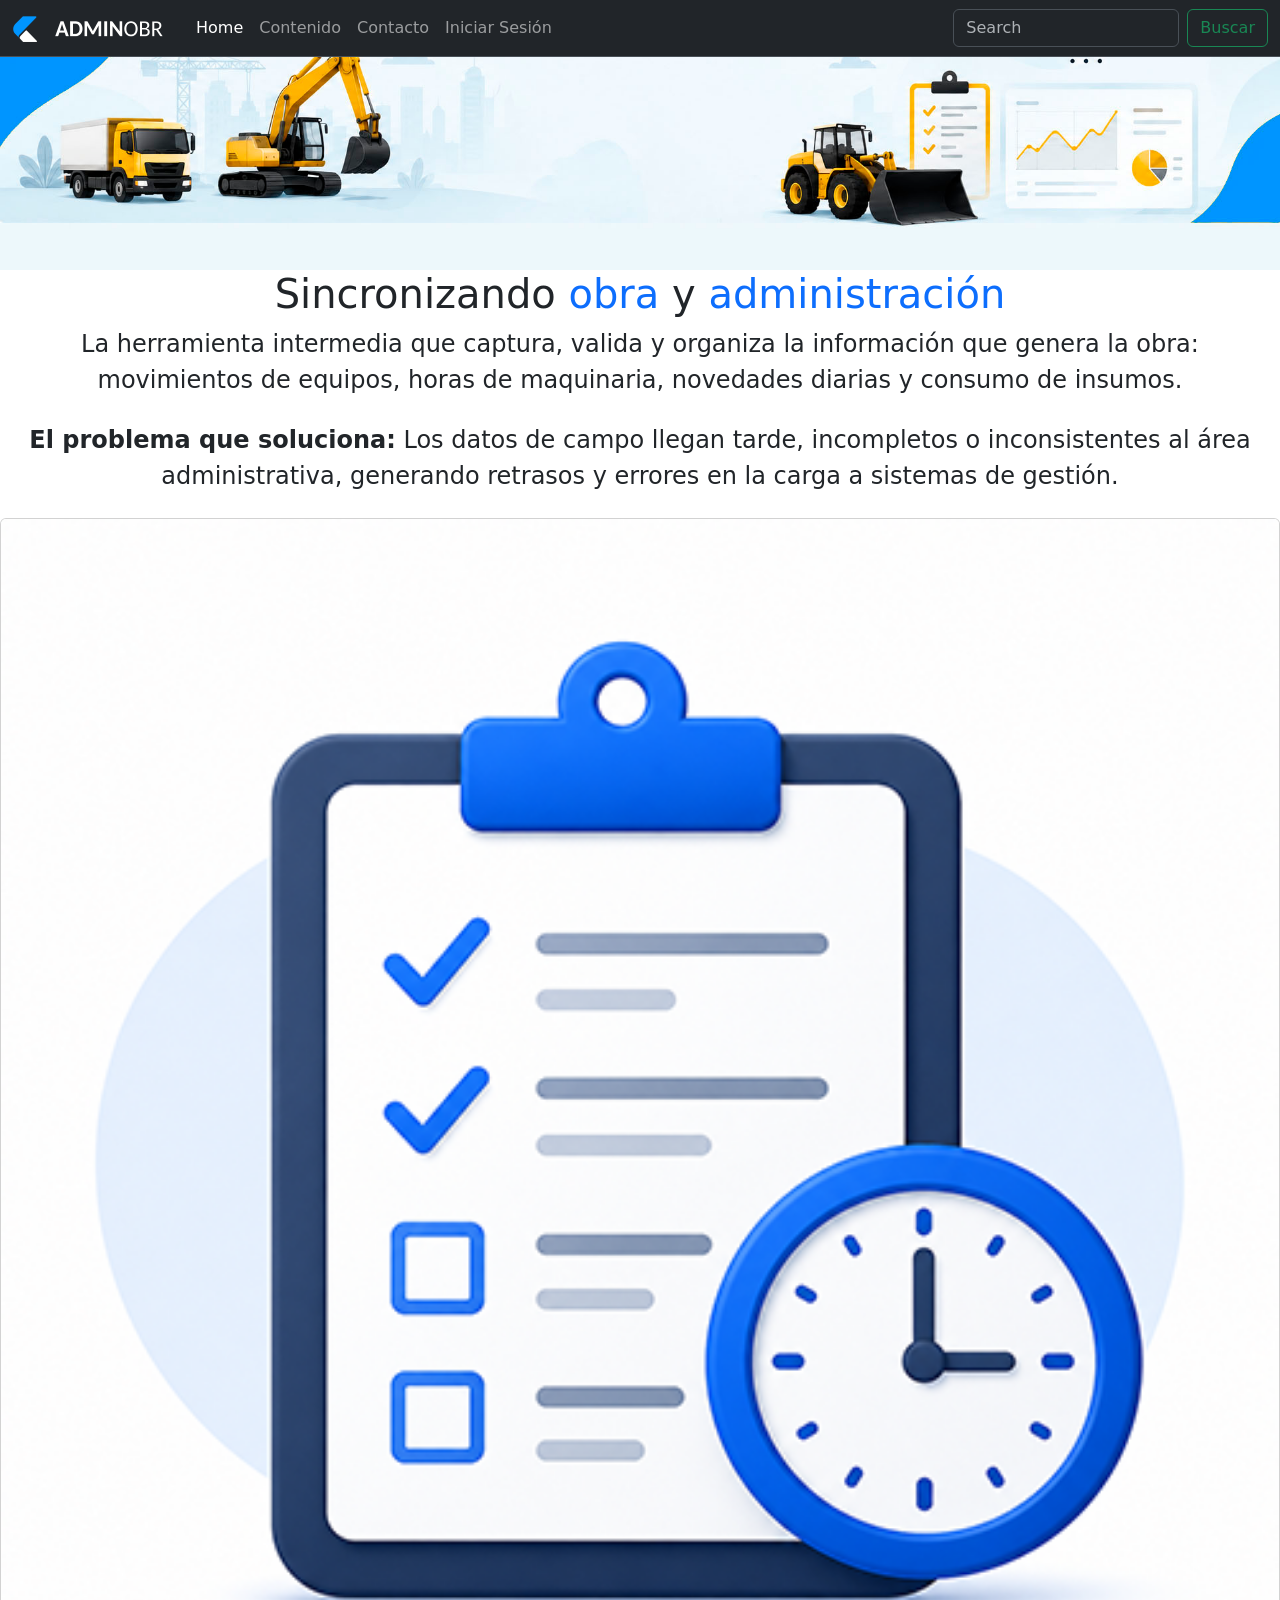
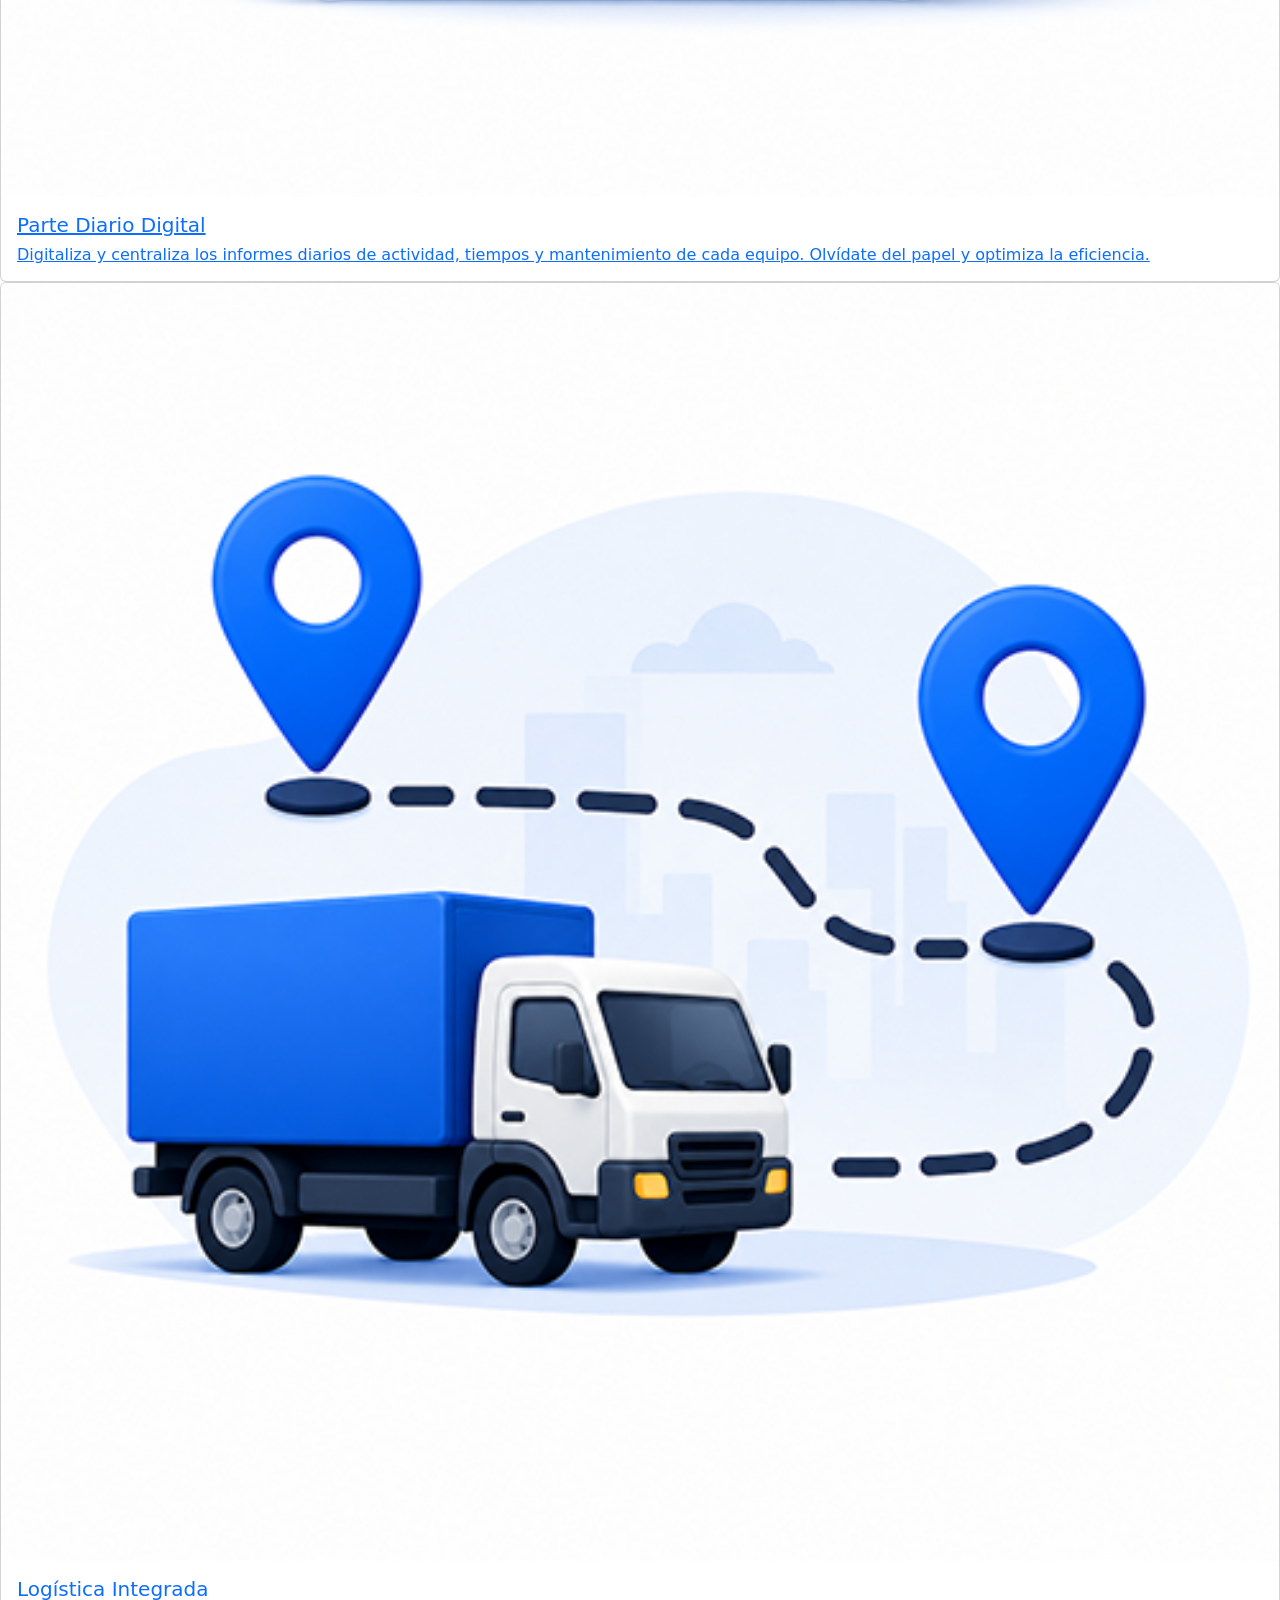
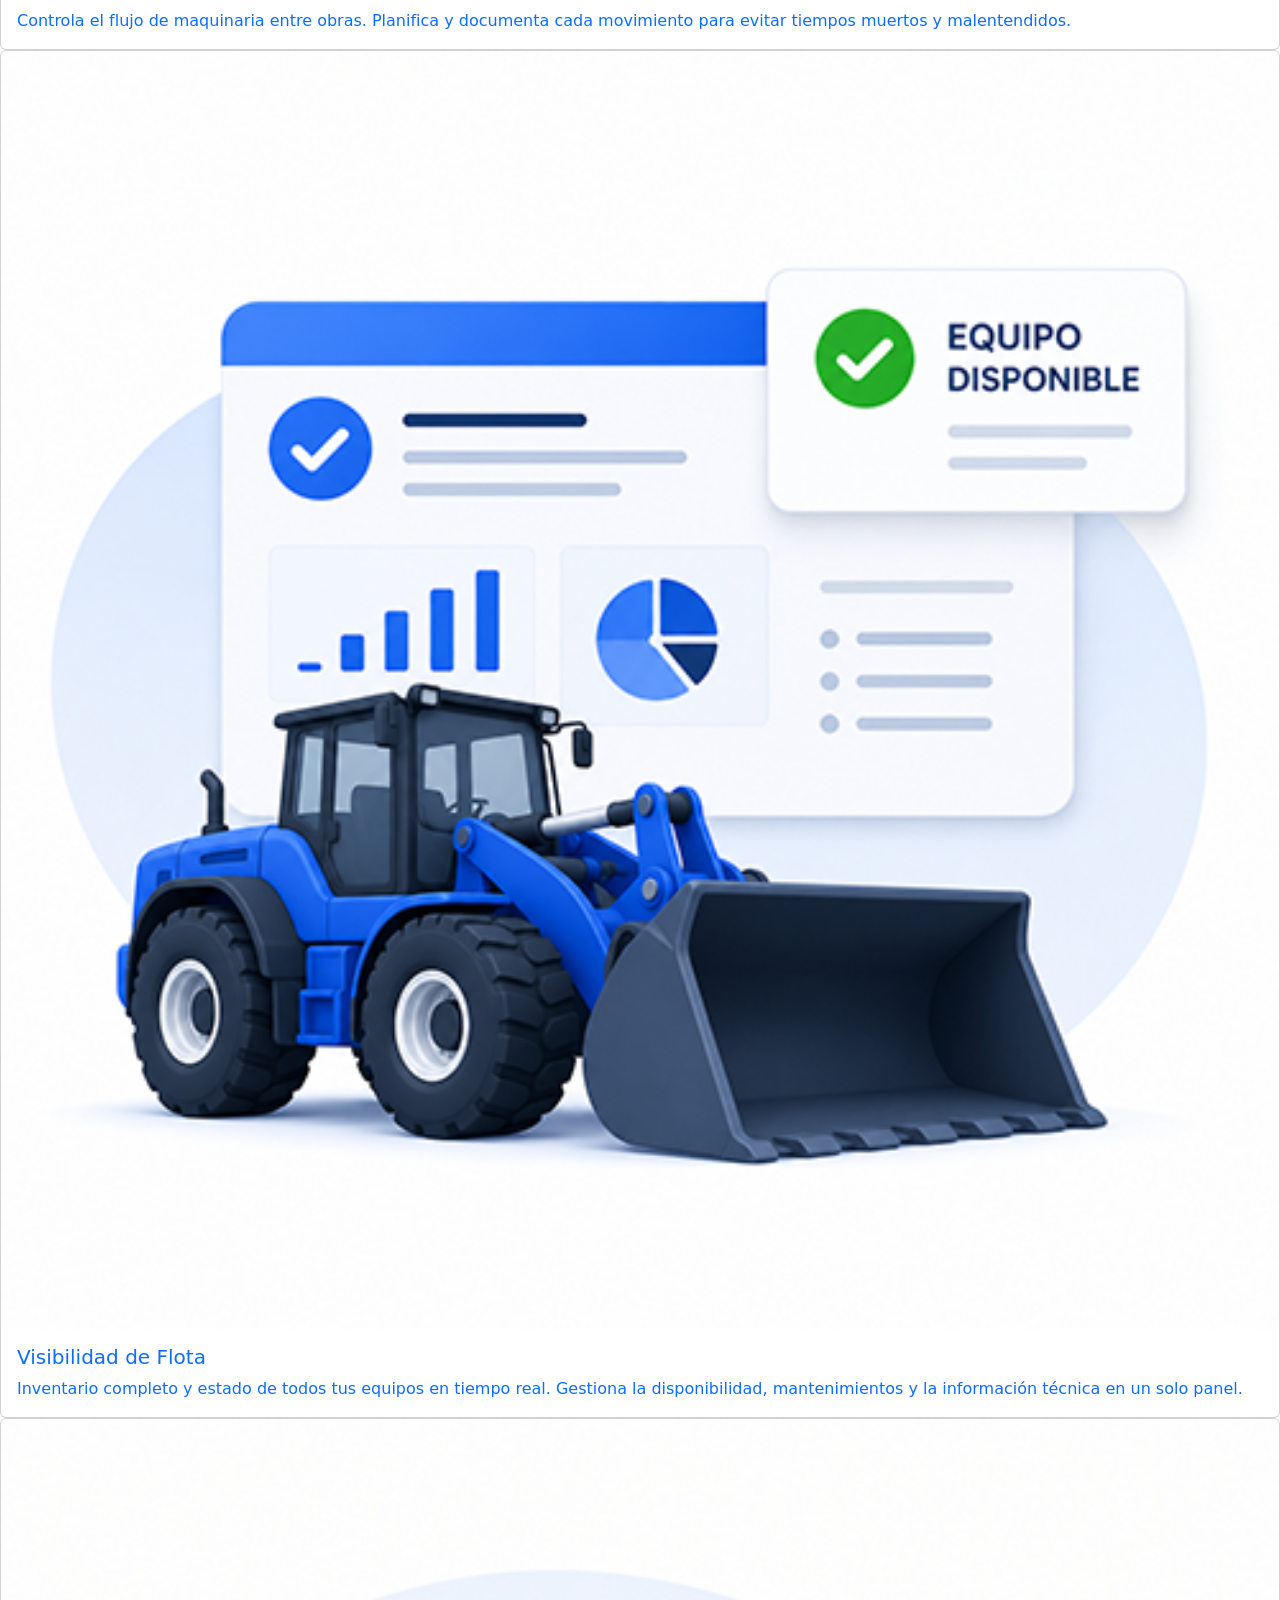
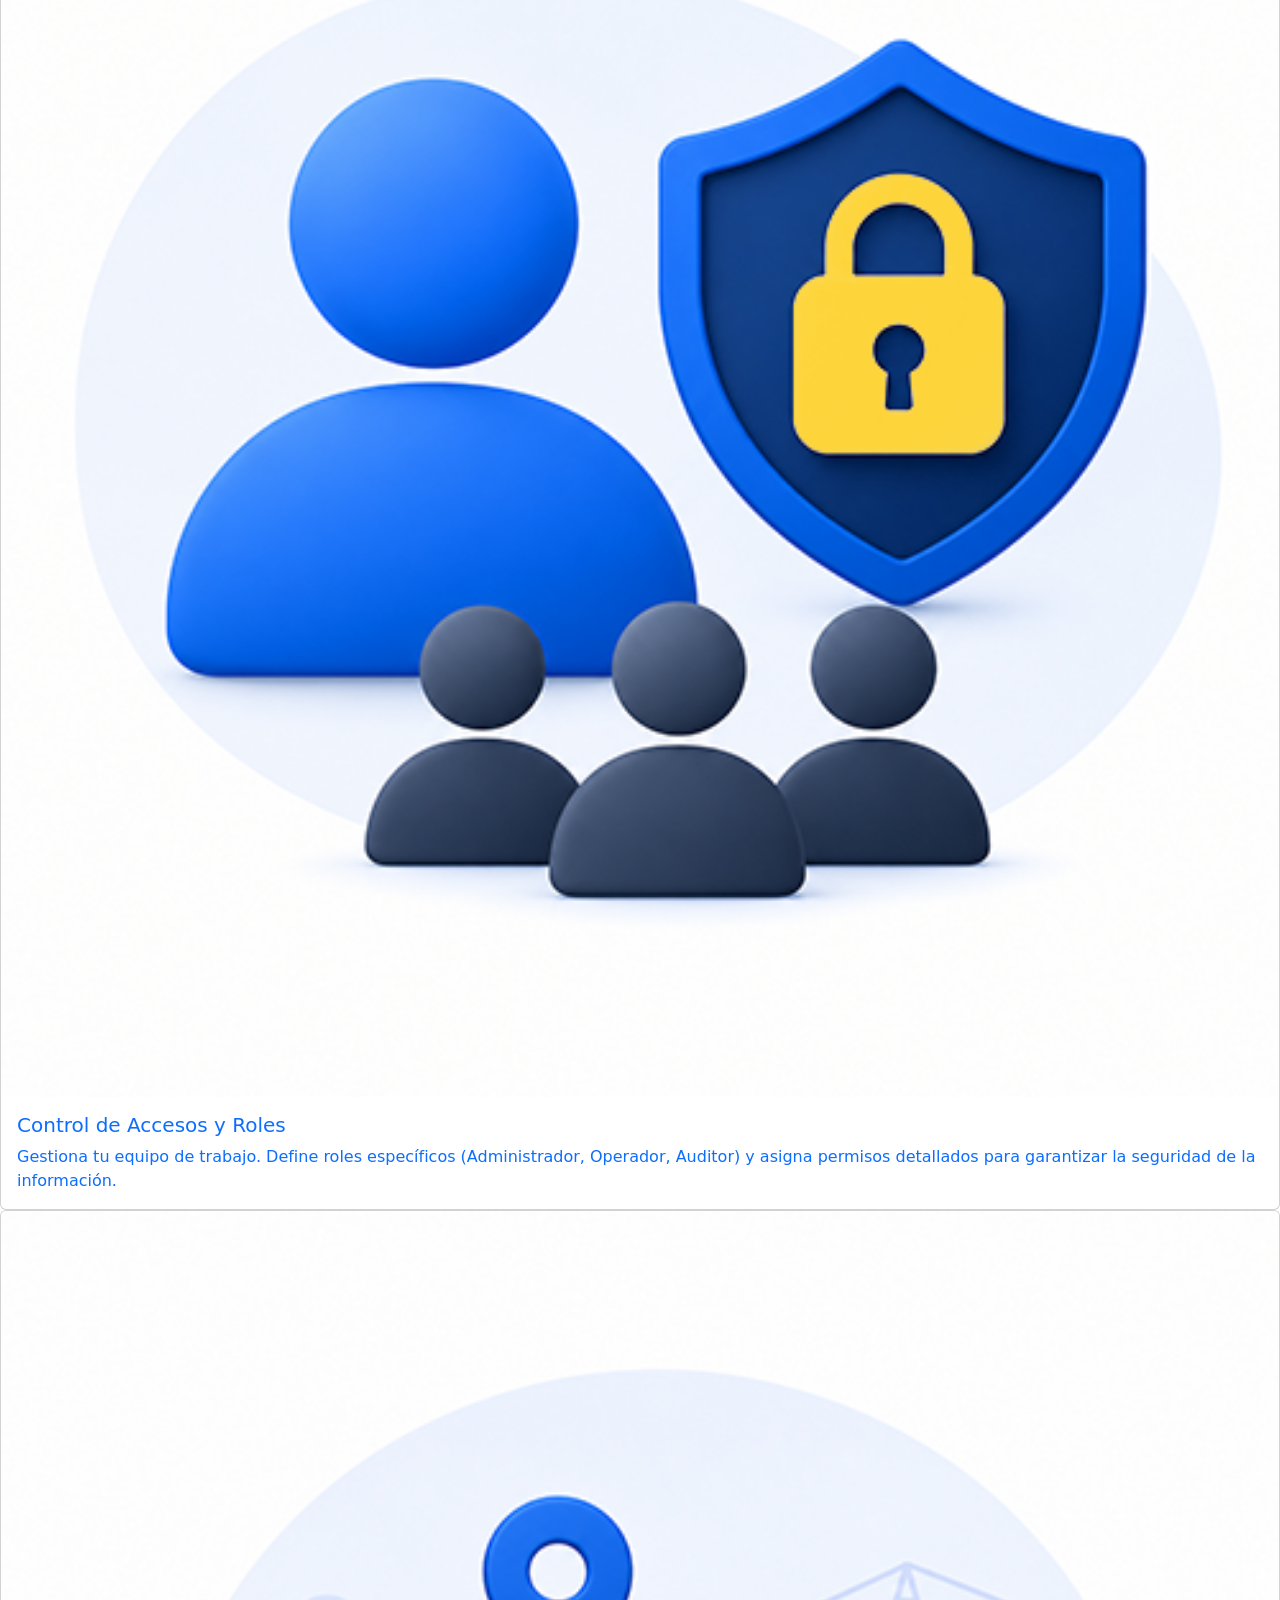
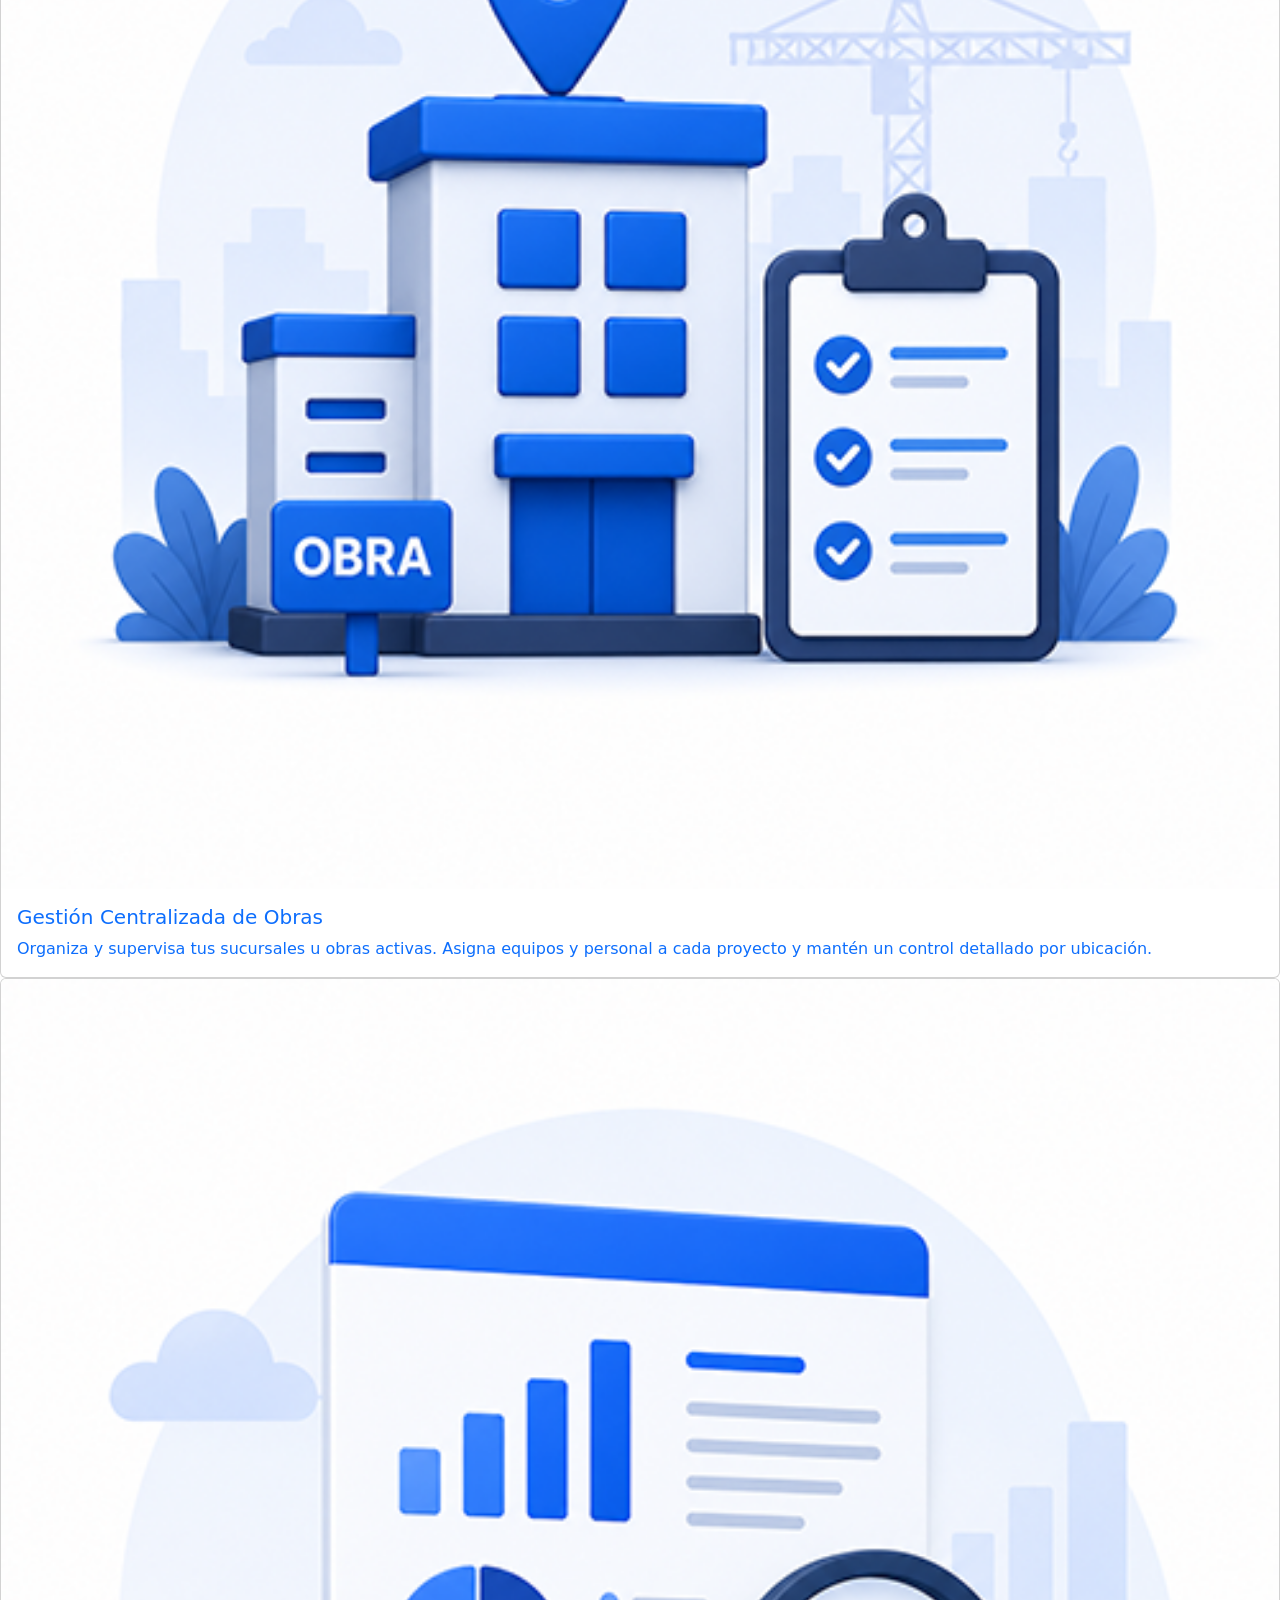
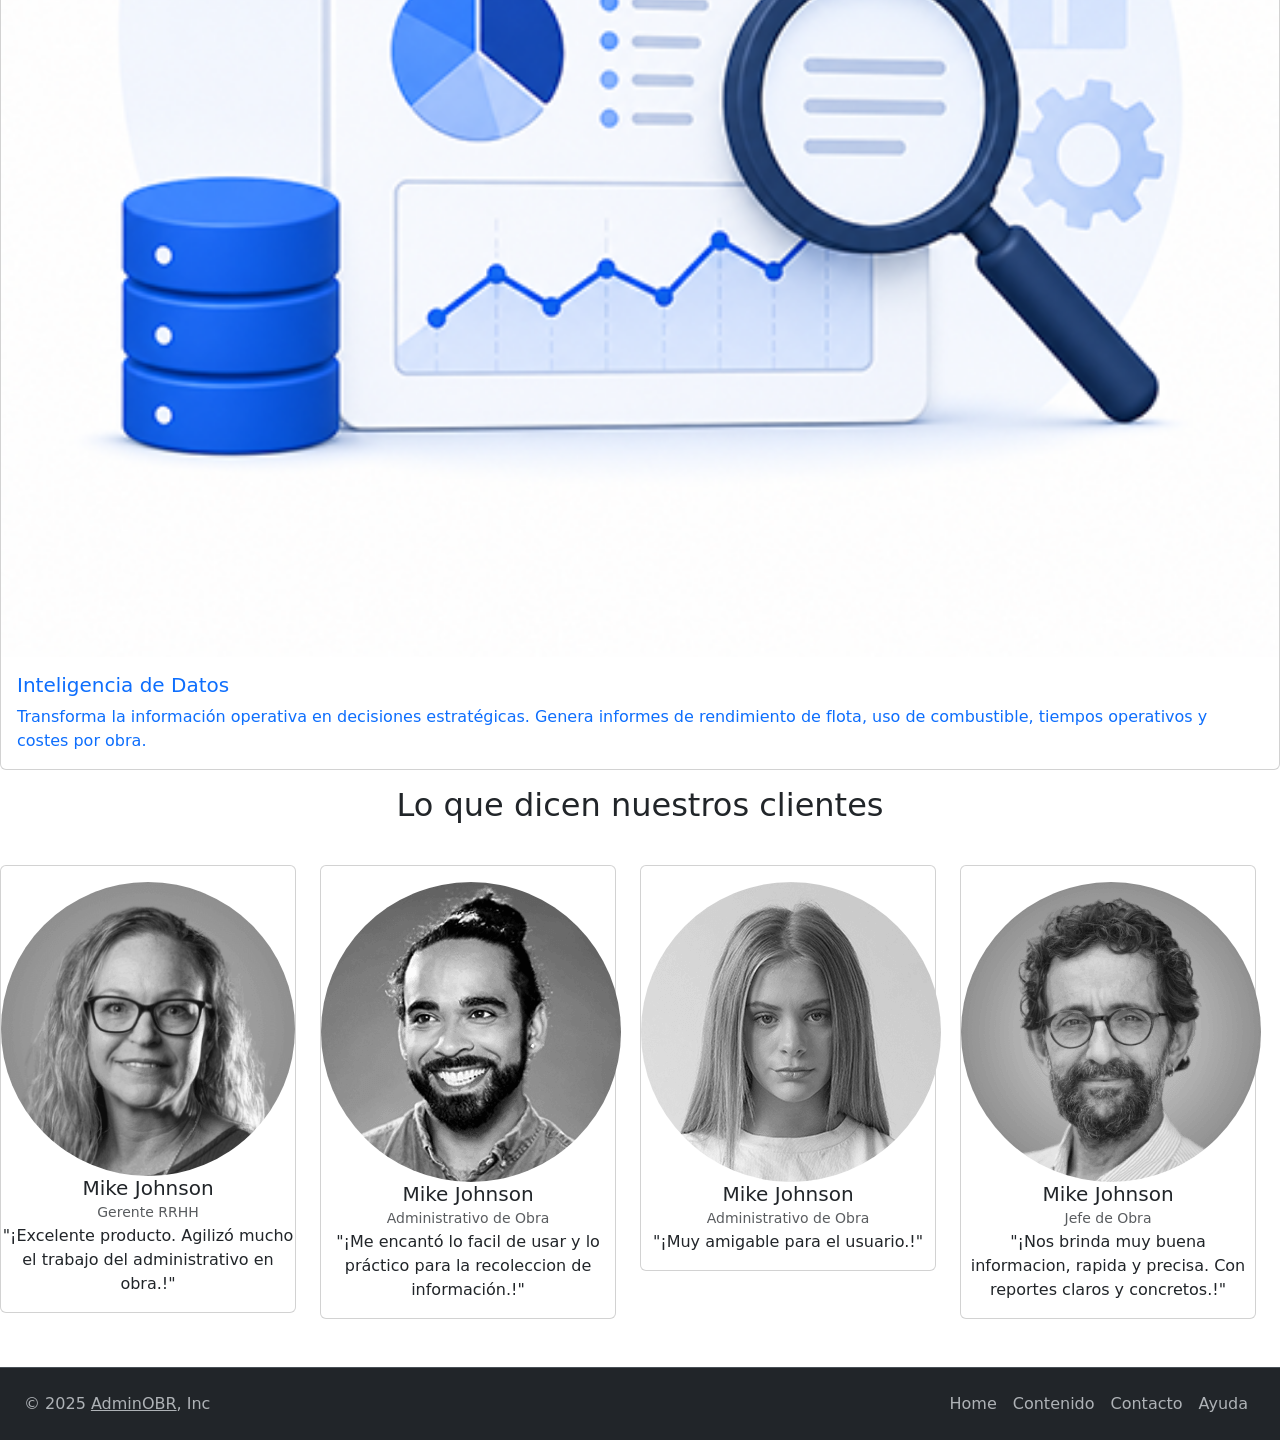
==== index.html @ 95350def "agrego páginas contacto y contenido, imágenes y actualizo index.html" ====
<!DOCTYPE html>
<html lang="es">

<head>
    <meta charset="UTF-8">
    <meta name="viewport" content="width=device-width, initial-scale=1.0">
    <meta name="description" content="Una página sobre tecnología">
    <meta name="keywords" content="app, android">
    <meta name="author" content="Walter Sebastian Paul">
    <title>AdminOBR - Inicio</title>
    <link rel="stylesheet" href="css/index.css">
    <link href="https://adminobr.com/assets/media/app/favicon.ico" rel="shortcut icon">
    <link href="https://cdn.jsdelivr.net/npm/bootstrap@5.3.8/dist/css/bootstrap.min.css" rel="stylesheet" integrity="sha384-sRIl4kxILFvY47J16cr9ZwB07vP4J8+LH7qKQnuqkuIAvNWLzeN8tE5YBujZqJLB" crossorigin="anonymous">
</head>

<body>

    <div class="contenedor-principal container-fluid px-0">
        <header>
            <nav class="navbar navbar-expand-lg bg-dark border-bottom border-body fixed-top" data-bs-theme="dark">
                <div class="container-fluid">
                    <a class="navbar-brand" href="#">
                        <img src="img/adminobr_logo.png" alt="Logo AdminObr Menu" width="160" class="d-inline-block align-text-top"></a>
                    <button class="navbar-toggler" type="button" data-bs-toggle="collapse" data-bs-target="#navbarSupportedContent" aria-controls="navbarSupportedContent" aria-expanded="false" aria-label="Toggle navigation">
                    <span class="navbar-toggler-icon"></span>
                    </button>
                    <div class="collapse navbar-collapse" id="navbarSupportedContent">
                        <ul class="navbar-nav me-auto mb-2 mb-lg-0">
                            <li class="nav-item">
                            <a class="nav-link active" aria-current="page" href="index.html">Home</a>
                            </li>
                            <li class="nav-item">
                            <a class="nav-link" href="contenido.html">Contenido</a>
                            </li>
                            <li class="nav-item">
                            <a class="nav-link" href="contacto.html">Contacto</a>
                            </li>
                            <li class="nav-item">
                            <a class="nav-link login" href="https://adminobr.com/sign-in" target="_blank">Iniciar Sesión</a>
                            </li>
                        </ul>
                        
                        <form class="d-flex" role="search">
                            <input class="form-control me-2" type="search" placeholder="Search" aria-label="Search"/>
                            <button class="btn btn-outline-success" type="submit">Buscar</button>
                        </form>
                    </div>
                </div>
            </nav>
        </header>

        <section class="banner">
            <img src="img/banner.jpg" class="img-fluid" alt="Imagen principal Home">
        </section>
    
        <main>
            <section class="titulo-principal text-center">
                <h1>
                    Sincronizando <span class="text-primary">obra</span> y 
                    <span class="text-primary">administración</span> 
                </h1>

                <p class="fs-4 mb-4">
                    La herramienta intermedia que captura, valida y organiza la información 
                    que genera la obra: movimientos de equipos, horas de maquinaria, 
                    novedades diarias y consumo de insumos.
                </p>

                <p class="fs-4 mb-4">
                    <strong>El problema que soluciona:</strong> Los datos de campo llegan tarde, 
                incompletos o inconsistentes al área administrativa, generando retrasos 
                y errores en la carga a sistemas de gestión.
                </p>
            </section>

            <div class="contenedor-modulos contenedor">
                <div class="card item">
                    <a href="contenido.html#parte-diario-digital">
                        <img src="img/parte_equipo.png" class="card-img-top img-fluid" alt="Parte de Equipo Digital">
                        <div class="card-body">
                            <h5>Parte Diario Digital</h5>
                            <p class="card-text fs-6 lh-sm">Digitaliza y centraliza los informes diarios de actividad, tiempos y mantenimiento de cada equipo. Olvídate del papel y optimiza la eficiencia.</p>
                        </div>
                    </a>
                </div>

                <div class="card item">
                    <a href="contenido.html#movimiento-equipo" class="text-decoration-none">
                        <img src="img/movimiento_equipo.png" class="card-img-top img-fluid" alt="Movimiento de Equipo">
                        <div class="card-body">
                            <h5>Logística Integrada</h5>
                            <p class="card-text">Controla el flujo de maquinaria entre obras. Planifica y documenta cada movimiento para evitar tiempos muertos y malentendidos.</p>
                        </div>
                    </a>
                </div>

                <div class="card item">
                    <a href="contenido.html#inventario-equipo" class="text-decoration-none">
                        <img src="img/inventario_equipos.png" class="card-img-top img-fluid" alt="Visibilidad de Equipos">
                        <div class="card-body">
                            <h5>Visibilidad de Flota</h5>
                            <p class="card-text">Inventario completo y estado de todos tus equipos en tiempo real. Gestiona la disponibilidad, mantenimientos y la información técnica en un solo panel.</p>
                        </div>
                    </a>
                </div>

                <div class="card item">
                    <a href="contenido.html#gestion-roles" class="text-decoration-none">
                        <img src="img/gestion_roles.png" class="card-img-top img-fluid" alt="Gestion de Usuarios y Roles">
                        <div class="card-body">
                            <h5>Control de Accesos y Roles</h5>
                            <p class="card-text">Gestiona tu equipo de trabajo. Define roles específicos (Administrador, Operador, Auditor) y asigna permisos detallados para garantizar la seguridad de la información.</p>
                        </div>
                    </a>
                </div>

                <div class="card item">
                    <a href="contenido.html#gestion-sucursales" class="text-decoration-none">
                        <img src="img/gestion_sucursales.png" class="card-img-top img-fluid" alt="Gestion de Sucursales">
                        <div class="card-body">
                            <h5>Gestión Centralizada de Obras</h5>
                            <p class="card-text">Organiza y supervisa tus sucursales u obras activas. Asigna equipos y personal a cada proyecto y mantén un control detallado por ubicación.</p>
                        </div>
                    </a>
                </div>

                <div class="card item">
                    <a href="contenido.html#informe-reporte" class="text-decoration-none">
                        <img src="img/informe_reporte.png" class="card-img-top img-fluid" alt="Informe Inteligente">
                        <div class="card-body">
                            <h5>Inteligencia de Datos</h5>
                            <p class="card-text">Transforma la información operativa en decisiones estratégicas. Genera informes de rendimiento de flota, uso de combustible, tiempos operativos y costes por obra.</p>
                        </div>
                    </a>
                    
                </div>
            </div>

            <section class="testimoniales text-center">
                <h2 class="my-3">Lo que dicen nuestros clientes</h2>
                <div class="py-4 mb-4 row justify-content-between">

                    <div class="row">  
                        <div class="col-3">
                            <div class="card item">
                                <div class="d-block align-items-center mt-3">
                                    <img src="img/avatar/1.png" class="rounded-circle  img-fluid" alt="Cliente">
                                    <div>
                                        <h5 class="card-title mb-0">Mike Johnson</h5>
                                        <small class="text-muted">Gerente RRHH</small>
                                    </div>
                                </div>
                                <p >
                                    "¡Excelente producto. Agilizó mucho el trabajo del administrativo en obra.!"
                                </p>
                            </div>
                        </div>

                        <div class="col-3">
                            <div class="card item">
                                <div class="d-block align-items-center mt-3">
                                    <img src="img/avatar/2.png" class="rounded-circle" alt="Cliente">
                                    <div>
                                        <h5 class="card-title mb-0">Mike Johnson</h5>
                                        <small class="text-muted">Administrativo de Obra</small>
                                    </div>
                                </div>
                                <p >
                                    "¡Me encantó lo facil de usar y lo práctico para la recoleccion de información.!"
                                </p>
                            </div>
                        </div>

                        <div class="col-3">
                            <div class="card item">
                                <div class="d-block align-items-center mt-3">
                                    <img src="img/avatar/3.png" class="rounded-circle" alt="Cliente">
                                    <div>
                                        <h5 class="card-title mb-0">Mike Johnson</h5>
                                        <small class="text-muted">Administrativo de Obra</small>
                                    </div>
                                </div>
                                <p >
                                    "¡Muy amigable para el usuario.!"
                                </p>
                            </div>
                        </div>

                        <div class="col-3">
                            <div class="card item">
                                <div class="d-block align-items-center mt-3">
                                    <img src="img/avatar/4.png" class="rounded-circle" alt="Cliente">
                                    <div>
                                        <h5 class="card-title mb-0">Mike Johnson</h5>
                                        <small class="text-muted">Jefe de Obra</small>
                                    </div>
                                </div>
                                <p>
                                    "¡Nos brinda muy buena informacion, rapida y precisa. Con reportes claros y concretos.!"
                                </p>
                            </div>
                        </div>
                    </div>  
                </div>
            </section>
        </main>


        <footer class="d-flex flex-wrap bg-dark justify-content-between align-items-center py-3 px-4 border-top"  data-bs-theme="dark"> 
            <p class="col-md-6 mb-0 text-body-secondary">
                © 2025 <a href="https://adminobr.com/" target="_blank" class="text-body-secondary">AdminOBR</a>, Inc
            </p> 
            <ul class="nav col-md-6 justify-content-end"> 
                <li class="nav-item"><a href="index.html" class="nav-link px-2 text-body-secondary">Home</a></li> 
                <li class="nav-item"><a href="contenido.html" class="nav-link px-2 text-body-secondary">Contenido</a></li> 
                <li class="nav-item"><a href="contacto.html" class="nav-link px-2 text-body-secondary">Contacto</a></li> 
                <li class="nav-item"><a href="ayuda.html" class="nav-link px-2 text-body-secondary">Ayuda</a></li> 
            </ul> 
        </footer>

    </div>

    <script src="https://cdn.jsdelivr.net/npm/bootstrap@5.3.8/dist/js/bootstrap.bundle.min.js" integrity="sha384-FKyoEForCGlyvwx9Hj09JcYn3nv7wiPVlz7YYwJrWVcXK/BmnVDxM+D2scQbITxI" crossorigin="anonymous"></script>

</body>

</html>
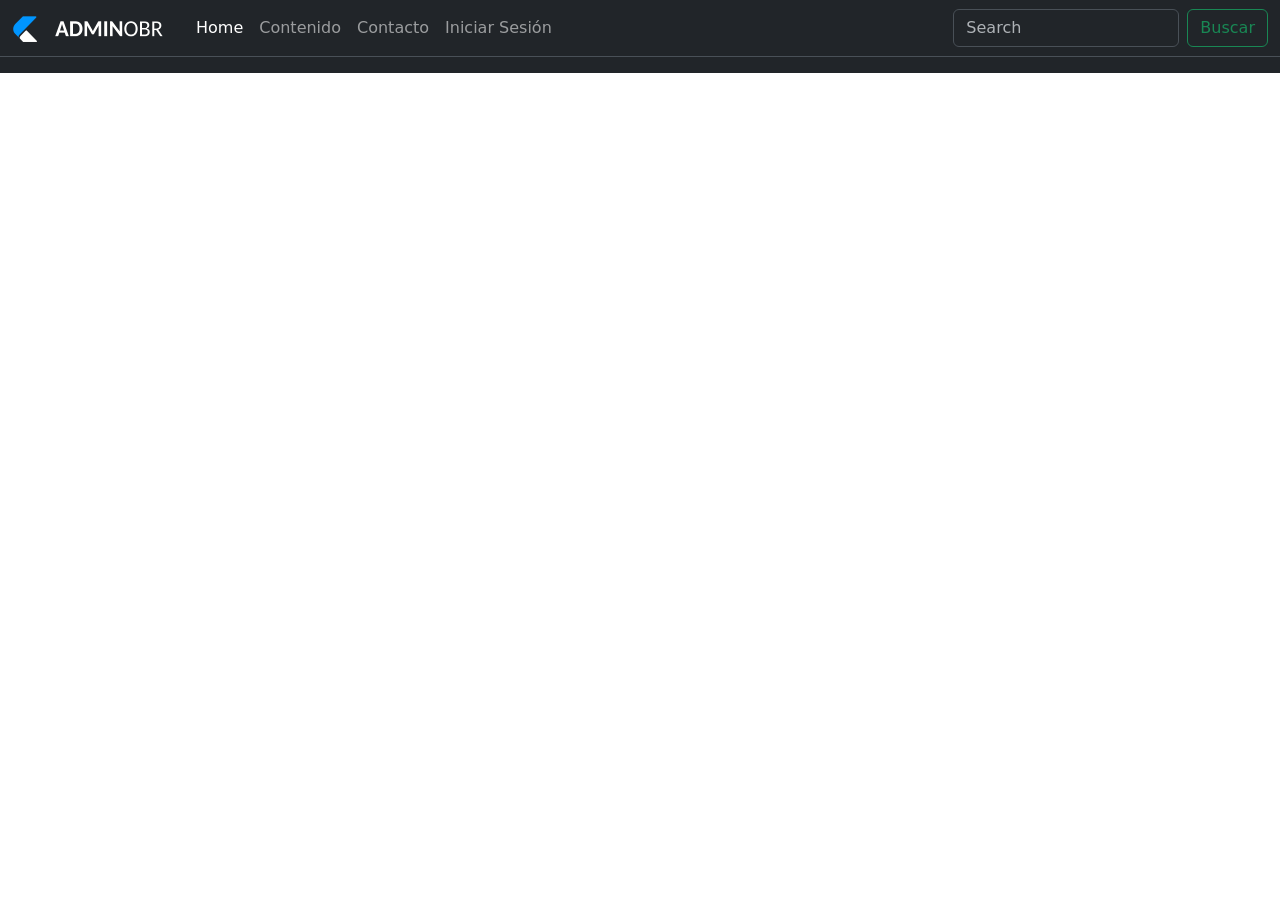
==== commit 8f82be74: "Subo los archivos a github" ====
--- a/index.html
+++ b/index.html
@@ -49,163 +49,11 @@
             </nav>
         </header>
 
-        <section class="banner">
-            <img src="img/banner.jpg" class="img-fluid" alt="Imagen principal Home">
-        </section>
-    
-        <main>
-            <section class="titulo-principal text-center">
-                <h1>
-                    Sincronizando <span class="text-primary">obra</span> y 
-                    <span class="text-primary">administración</span> 
-                </h1>
-
-                <p class="fs-4 mb-4">
-                    La herramienta intermedia que captura, valida y organiza la información 
-                    que genera la obra: movimientos de equipos, horas de maquinaria, 
-                    novedades diarias y consumo de insumos.
-                </p>
-
-                <p class="fs-4 mb-4">
-                    <strong>El problema que soluciona:</strong> Los datos de campo llegan tarde, 
-                incompletos o inconsistentes al área administrativa, generando retrasos 
-                y errores en la carga a sistemas de gestión.
-                </p>
-            </section>
-
-            <div class="contenedor-modulos contenedor">
-                <div class="card item">
-                    <a href="contenido.html#parte-diario-digital">
-                        <img src="img/parte_equipo.png" class="card-img-top img-fluid" alt="Parte de Equipo Digital">
-                        <div class="card-body">
-                            <h5>Parte Diario Digital</h5>
-                            <p class="card-text fs-6 lh-sm">Digitaliza y centraliza los informes diarios de actividad, tiempos y mantenimiento de cada equipo. Olvídate del papel y optimiza la eficiencia.</p>
-                        </div>
-                    </a>
-                </div>
-
-                <div class="card item">
-                    <a href="contenido.html#movimiento-equipo" class="text-decoration-none">
-                        <img src="img/movimiento_equipo.png" class="card-img-top img-fluid" alt="Movimiento de Equipo">
-                        <div class="card-body">
-                            <h5>Logística Integrada</h5>
-                            <p class="card-text">Controla el flujo de maquinaria entre obras. Planifica y documenta cada movimiento para evitar tiempos muertos y malentendidos.</p>
-                        </div>
-                    </a>
-                </div>
-
-                <div class="card item">
-                    <a href="contenido.html#inventario-equipo" class="text-decoration-none">
-                        <img src="img/inventario_equipos.png" class="card-img-top img-fluid" alt="Visibilidad de Equipos">
-                        <div class="card-body">
-                            <h5>Visibilidad de Flota</h5>
-                            <p class="card-text">Inventario completo y estado de todos tus equipos en tiempo real. Gestiona la disponibilidad, mantenimientos y la información técnica en un solo panel.</p>
-                        </div>
-                    </a>
-                </div>
-
-                <div class="card item">
-                    <a href="contenido.html#gestion-roles" class="text-decoration-none">
-                        <img src="img/gestion_roles.png" class="card-img-top img-fluid" alt="Gestion de Usuarios y Roles">
-                        <div class="card-body">
-                            <h5>Control de Accesos y Roles</h5>
-                            <p class="card-text">Gestiona tu equipo de trabajo. Define roles específicos (Administrador, Operador, Auditor) y asigna permisos detallados para garantizar la seguridad de la información.</p>
-                        </div>
-                    </a>
-                </div>
-
-                <div class="card item">
-                    <a href="contenido.html#gestion-sucursales" class="text-decoration-none">
-                        <img src="img/gestion_sucursales.png" class="card-img-top img-fluid" alt="Gestion de Sucursales">
-                        <div class="card-body">
-                            <h5>Gestión Centralizada de Obras</h5>
-                            <p class="card-text">Organiza y supervisa tus sucursales u obras activas. Asigna equipos y personal a cada proyecto y mantén un control detallado por ubicación.</p>
-                        </div>
-                    </a>
-                </div>
-
-                <div class="card item">
-                    <a href="contenido.html#informe-reporte" class="text-decoration-none">
-                        <img src="img/informe_reporte.png" class="card-img-top img-fluid" alt="Informe Inteligente">
-                        <div class="card-body">
-                            <h5>Inteligencia de Datos</h5>
-                            <p class="card-text">Transforma la información operativa en decisiones estratégicas. Genera informes de rendimiento de flota, uso de combustible, tiempos operativos y costes por obra.</p>
-                        </div>
-                    </a>
-                    
-                </div>
-            </div>
-
-            <section class="testimoniales text-center">
-                <h2 class="my-3">Lo que dicen nuestros clientes</h2>
-                <div class="py-4 mb-4 row justify-content-between">
-
-                    <div class="row">  
-                        <div class="col-3">
-                            <div class="card item">
-                                <div class="d-block align-items-center mt-3">
-                                    <img src="img/avatar/1.png" class="rounded-circle  img-fluid" alt="Cliente">
-                                    <div>
-                                        <h5 class="card-title mb-0">Mike Johnson</h5>
-                                        <small class="text-muted">Gerente RRHH</small>
-                                    </div>
-                                </div>
-                                <p >
-                                    "¡Excelente producto. Agilizó mucho el trabajo del administrativo en obra.!"
-                                </p>
-                            </div>
-                        </div>
-
-                        <div class="col-3">
-                            <div class="card item">
-                                <div class="d-block align-items-center mt-3">
-                                    <img src="img/avatar/2.png" class="rounded-circle" alt="Cliente">
-                                    <div>
-                                        <h5 class="card-title mb-0">Mike Johnson</h5>
-                                        <small class="text-muted">Administrativo de Obra</small>
-                                    </div>
-                                </div>
-                                <p >
-                                    "¡Me encantó lo facil de usar y lo práctico para la recoleccion de información.!"
-                                </p>
-                            </div>
-                        </div>
-
-                        <div class="col-3">
-                            <div class="card item">
-                                <div class="d-block align-items-center mt-3">
-                                    <img src="img/avatar/3.png" class="rounded-circle" alt="Cliente">
-                                    <div>
-                                        <h5 class="card-title mb-0">Mike Johnson</h5>
-                                        <small class="text-muted">Administrativo de Obra</small>
-                                    </div>
-                                </div>
-                                <p >
-                                    "¡Muy amigable para el usuario.!"
-                                </p>
-                            </div>
-                        </div>
-
-                        <div class="col-3">
-                            <div class="card item">
-                                <div class="d-block align-items-center mt-3">
-                                    <img src="img/avatar/4.png" class="rounded-circle" alt="Cliente">
-                                    <div>
-                                        <h5 class="card-title mb-0">Mike Johnson</h5>
-                                        <small class="text-muted">Jefe de Obra</small>
-                                    </div>
-                                </div>
-                                <p>
-                                    "¡Nos brinda muy buena informacion, rapida y precisa. Con reportes claros y concretos.!"
-                                </p>
-                            </div>
-                        </div>
-                    </div>  
-                </div>
-            </section>
-        </main>
 
 
+
+
+        
         <footer class="d-flex flex-wrap bg-dark justify-content-between align-items-center py-3 px-4 border-top"  data-bs-theme="dark"> 
             <p class="col-md-6 mb-0 text-body-secondary">
                 © 2025 <a href="https://adminobr.com/" target="_blank" class="text-body-secondary">AdminOBR</a>, Inc
--- a/css/index.css
+++ b/css/index.css
@@ -0,0 +1,8 @@
+/* =========================================================
+   RESET BÁSICO
+   ========================================================= */
+* {
+  margin: 0;
+  padding: 0;
+  box-sizing: border-box;
+}
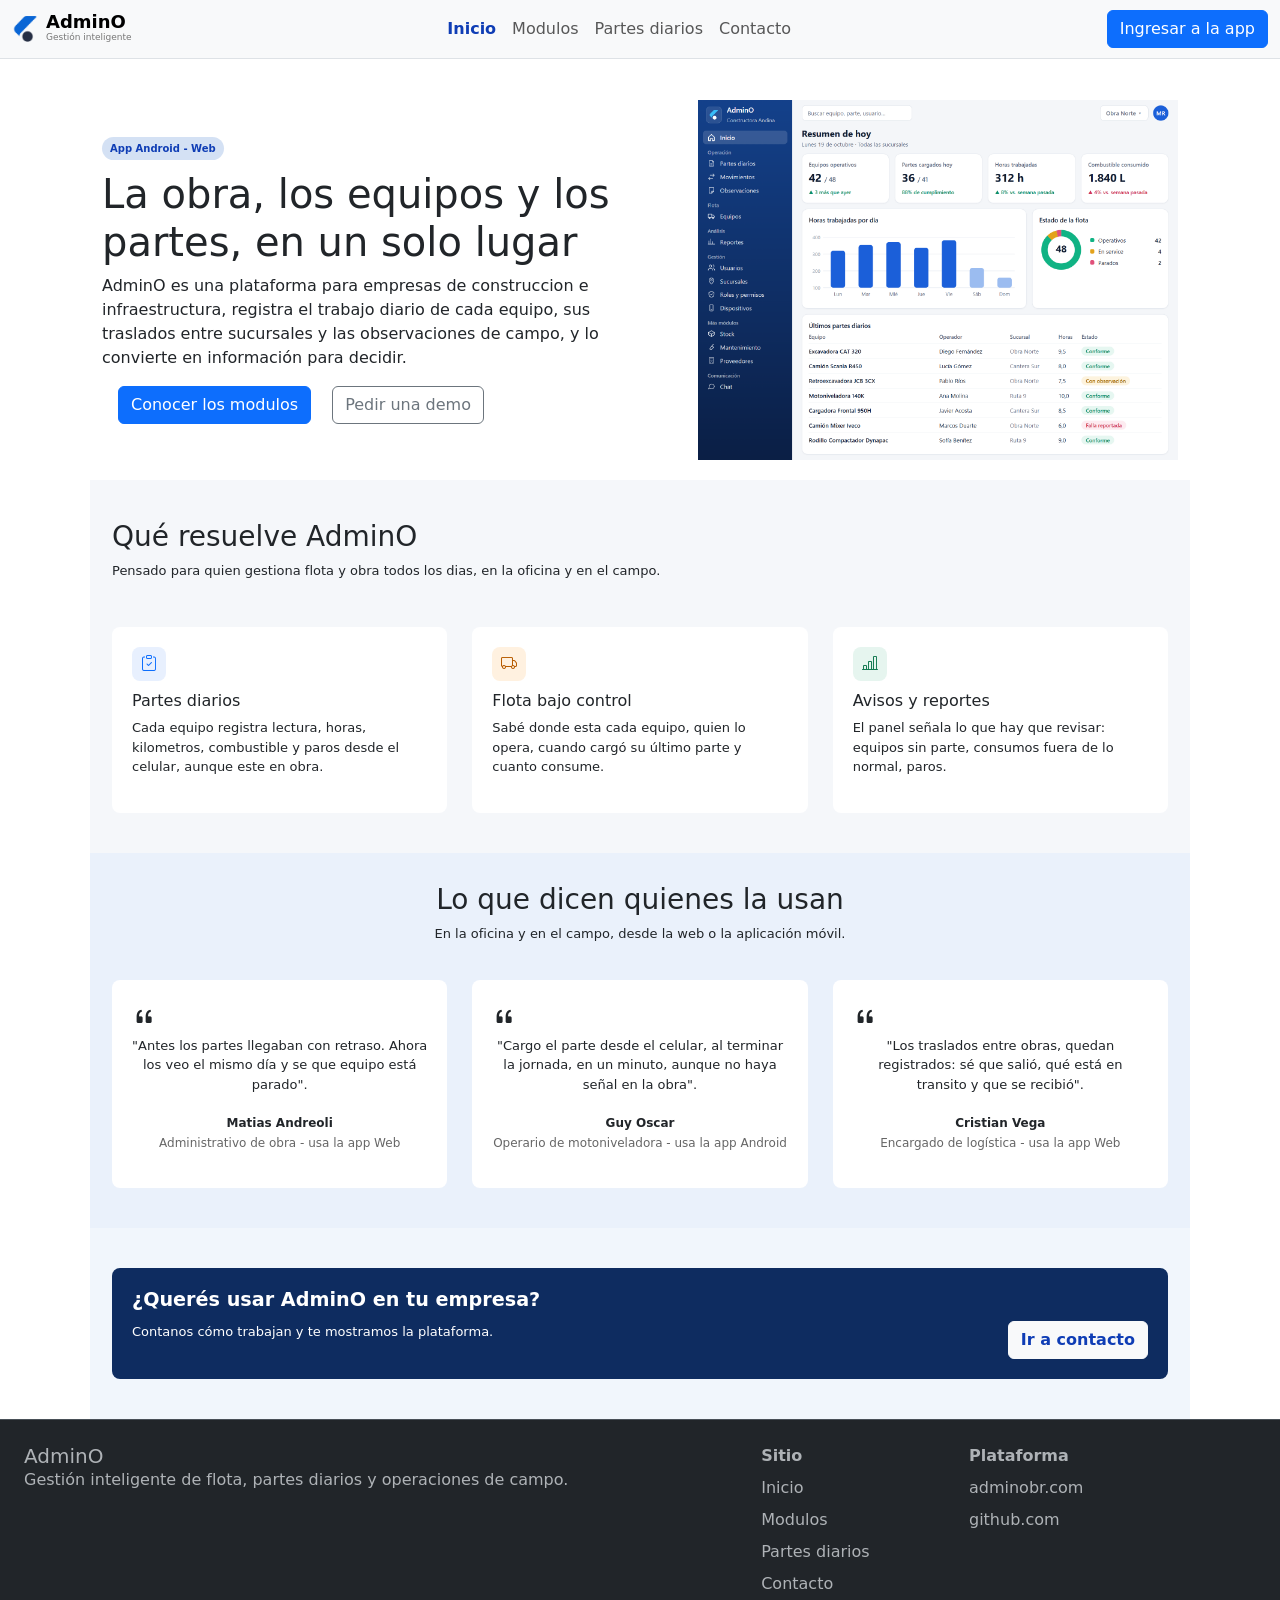
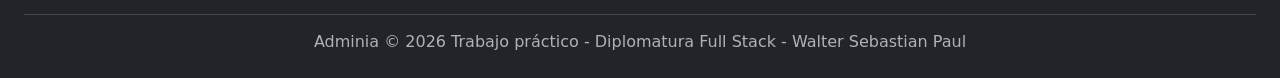
==== commit 0b50ab6f: "Update repositorio" ====
--- a/index.html
+++ b/index.html
@@ -7,63 +7,222 @@
     <meta name="description" content="Una página sobre tecnología">
     <meta name="keywords" content="app, android">
     <meta name="author" content="Walter Sebastian Paul">
-    <title>AdminOBR - Inicio</title>
+    <title>AdminO - Inicio</title>
     <link rel="stylesheet" href="css/index.css">
-    <link href="https://adminobr.com/assets/media/app/favicon.ico" rel="shortcut icon">
+    <link href="favicon.ico" rel="shortcut icon">
     <link href="https://cdn.jsdelivr.net/npm/bootstrap@5.3.8/dist/css/bootstrap.min.css" rel="stylesheet" integrity="sha384-sRIl4kxILFvY47J16cr9ZwB07vP4J8+LH7qKQnuqkuIAvNWLzeN8tE5YBujZqJLB" crossorigin="anonymous">
+    <link rel="stylesheet" href="https://cdn.jsdelivr.net/npm/bootstrap-icons@1.11.3/font/bootstrap-icons.min.css">
 </head>
 
 <body>
 
     <div class="contenedor-principal container-fluid px-0">
+        <!-- ================= HEADER ================= -->
         <header>
-            <nav class="navbar navbar-expand-lg bg-dark border-bottom border-body fixed-top" data-bs-theme="dark">
+            <nav class="navbar navbar-expand-lg bg-light border-bottom border-body fixed-top" data-bs-theme="ligth">
                 <div class="container-fluid">
                     <a class="navbar-brand" href="#">
-                        <img src="img/adminobr_logo.png" alt="Logo AdminObr Menu" width="160" class="d-inline-block align-text-top"></a>
-                    <button class="navbar-toggler" type="button" data-bs-toggle="collapse" data-bs-target="#navbarSupportedContent" aria-controls="navbarSupportedContent" aria-expanded="false" aria-label="Toggle navigation">
-                    <span class="navbar-toggler-icon"></span>
+                        <img src="img/admino_logo.png" alt="Logo AdminObr Menu" width="26" class="d-inline-block align-text-top me-2">
+                        <div class="navbar-brand__text">
+                            <strong>AdminO</strong>
+                            <p>Gestión inteligente</p>
+                        </div>
+                    </a>
+                    <button class="navbar-toggler" type="button" data-bs-toggle="collapse" data-bs-target="#navbarSupportedContent" aria-controls="navbarSupportedContent" aria-expanded="false" aria-label="Toggle navigation"
+                    href="https://adminobr.com/" target="_blank">
+                    
                     </button>
                     <div class="collapse navbar-collapse" id="navbarSupportedContent">
-                        <ul class="navbar-nav me-auto mb-2 mb-lg-0">
-                            <li class="nav-item">
-                            <a class="nav-link active" aria-current="page" href="index.html">Home</a>
-                            </li>
-                            <li class="nav-item">
-                            <a class="nav-link" href="contenido.html">Contenido</a>
+                        <ul class="navbar-nav mx-auto mb-2 mb-lg-0">
+                            <li class="nav-item">
+                            <a class="nav-link active" aria-current="page" href="index.html">Inicio</a>
+                            </li>
+                            <li class="nav-item">
+                            <a class="nav-link" href="modulos.html">Modulos</a>
+                            </li>
+                            <li class="nav-item">
+                            <a class="nav-link" href="partes_diarios.html">Partes diarios</a>
                             </li>
                             <li class="nav-item">
                             <a class="nav-link" href="contacto.html">Contacto</a>
-                            </li>
-                            <li class="nav-item">
-                            <a class="nav-link login" href="https://adminobr.com/sign-in" target="_blank">Iniciar Sesión</a>
                             </li>
                         </ul>
                         
-                        <form class="d-flex" role="search">
-                            <input class="form-control me-2" type="search" placeholder="Search" aria-label="Search"/>
-                            <button class="btn btn-outline-success" type="submit">Buscar</button>
-                        </form>
+                        <a class="btn btn btn-primary d-lg-inline-block my-2 my-md-0 ms-md-3" href="https://adminobr.com/" target="_blank">Ingresar a la app</a>
                     </div>
                 </div>
             </nav>
         </header>
 
 
-
-
-
-        
-        <footer class="d-flex flex-wrap bg-dark justify-content-between align-items-center py-3 px-4 border-top"  data-bs-theme="dark"> 
-            <p class="col-md-6 mb-0 text-body-secondary">
-                © 2025 <a href="https://adminobr.com/" target="_blank" class="text-body-secondary">AdminOBR</a>, Inc
-            </p> 
-            <ul class="nav col-md-6 justify-content-end"> 
-                <li class="nav-item"><a href="index.html" class="nav-link px-2 text-body-secondary">Home</a></li> 
-                <li class="nav-item"><a href="contenido.html" class="nav-link px-2 text-body-secondary">Contenido</a></li> 
-                <li class="nav-item"><a href="contacto.html" class="nav-link px-2 text-body-secondary">Contacto</a></li> 
-                <li class="nav-item"><a href="ayuda.html" class="nav-link px-2 text-body-secondary">Ayuda</a></li> 
-            </ul> 
+        <main>
+            <!-- ================= HERO ================= -->
+            <section class="hero">
+                <div class="wrapper hero__wrapper">
+                    <div>
+                        <span class="hero__label">
+                            App Android - Web
+                        </span>
+
+                        <h1 class="hero__title">
+                        La obra, los equipos y los partes, <span class="hero__highlight">en un solo lugar</span>
+                        </h1>
+
+                        <p class="hero__text">
+                        AdminO es una plataforma para empresas de construccion e infraestructura, registra el trabajo diario de cada equipo, sus traslados entre sucursales y las observaciones de campo, y lo convierte en información para decidir.
+                        </p>
+
+                        <a class="btn btn btn-primary d-lg-inline-block my-2 my-md-0 ms-md-3" href="modulos.html">Conocer los modulos</a>
+                        <a class="btn btn btn-outline-secondary d-lg-inline-block my-2 my-md-0 ms-md-3" href="#">Pedir una demo</a>
+                    </div>
+                    <div class="hero__image">
+                        <img src="img/admino_hero.png" alt="Imagen de la app AdminO" class="hero__img">
+                    </div>
+                </div>
+            </section>
+
+            <!-- ================= QUE RESUELVE ================= -->
+            <section class="resolve">
+                <div class="wrapper resolve__wrapper">
+                    <div class="resolve__text-box">
+                        <h3 class="resolve__title">
+                        Qué resuelve AdminO
+                        </h3>
+
+                        <p class="resolve__text">
+                        Pensado para quien gestiona flota y obra todos los dias, en la oficina y en el campo.
+                        </p>
+
+                    </div>
+                    <div class="resolve__cards">
+                        <div class="resolve__card">
+                            <span class="resolve__icon-box partes">
+                                <i class="bi bi-clipboard-check"></i>
+                            </span>
+                            <h6 class="resolve__title">Partes diarios</h6>
+                            <p class="resolve__text">Cada equipo registra lectura, horas, kilometros, combustible y paros desde el celular, aunque este en obra.</p>
+                        </div>
+                        <div class="resolve__card">
+                            <span class="resolve__icon-box flota">
+                                <i class="bi bi-truck"></i>
+                            </span>
+                            <h6 class="resolve__title">Flota bajo control</h6>
+                            <p class="resolve__text">Sabé donde esta cada equipo, quien lo opera, cuando cargó su último parte y cuanto consume.</p>
+                        </div>
+                        <div class="resolve__card">
+                            <span class="resolve__icon-box reportes">
+                                <i class="bi bi-bar-chart-line"></i>
+                            </span>
+                            <h6 class="resolve__title">Avisos y reportes</h6>
+                            <p class="resolve__text">El panel señala lo que hay que revisar: equipos sin parte, consumos fuera de lo normal, paros.</p>
+                        </div>
+                    </div>
+                </div>
+            </section>
+
+            <!-- ================= QUE DICEN LOS USUARIOS ================= -->
+            <section class="testimonials">
+                <div class="wrapper testimonials__wrapper">
+                    <div class="testimonials__text-box">
+                        <h3 class="testimonials__title">
+                        Lo que dicen quienes la usan
+                        </h3>
+
+                        <p class="testimonials__text">
+                        En la oficina y en el campo, desde la web o la aplicación móvil.
+                        </p>
+
+                    </div>
+                    <div class="testimonials__cards">
+                        <div class="testimonials__card">
+                            <span class="testimonials__icon-box partes">
+                                <i class="bi bi-quote"></i>
+                            </span>
+                            <p class="testimonials__text">"Antes los partes llegaban con retraso. Ahora los veo el mismo día y se que equipo está parado".</p>
+                            <div class="testimonials__author">
+                                <strong class="testimonials__name">Matias Andreoli</strong>
+                                <p class="testimonials__role">Administrativo de obra - usa la app Web</p>
+                            </div>
+                        </div>
+                        <div class="testimonials__card">
+                            <span class="testimonials__icon-box flota">
+                                <i class="bi bi-quote"></i>
+                            </span>
+                            <p class="testimonials__text">"Cargo el parte desde el celular, al terminar la jornada, en un minuto, aunque no haya señal en la obra".</p>
+                            <div class="testimonials__author">
+                                <strong class="testimonials__name">Guy Oscar</strong>
+                                <p class="testimonials__role">Operario de motoniveladora - usa la app Android</p>
+                            </div>
+                        </div>
+                        <div class="testimonials__card">
+                            <span class="testimonials__icon-box reportes">
+                                <i class="bi bi-quote"></i>
+                            </span>
+                            <p class="testimonials__text">"Los traslados entre obras, quedan registrados: sé que salió, qué está en transito y que se recibió".</p>
+                            <div class="testimonials__author">
+                                <strong class="testimonials__name">Cristian Vega</strong>
+                                <p class="testimonials__role">Encargado de logística - usa la app Web</p>
+                            </div>
+                        </div>
+                    </div>
+                </div>
+            </section>
+
+            <section class="banner_contact">
+                <div class="wrapper banner_contact__wrapper">
+                    <div class="banner__contact ">
+                        <h5 class="banner__title">¿Querés usar AdminO en tu empresa?</h5>
+                        <div class="banner__contact-content">
+                            <p class="banner__text">
+                                Contanos cómo trabajan y te mostramos la plataforma.
+                            </p>
+
+                            <a class="btn btn-light" href="https://adminobr.com/" target="_blank">
+                                Ir a contacto
+                            </a>
+                        </div>
+                    </div>
+                </div>
+            </section>
+            
+        </main>
+            
+
+        <footer class="footer p-4 border-top bg-dark" data-bs-theme="dark">
+            <div class="footer-col-1">
+                <h5 class="mb-0 text-body-secondary">
+                    <a href="https://adminobr.com/" target="_blank" class="text-body-secondary">AdminO</a>
+                </h5>
+                <p class="mb-0 text-body-secondary">
+                    Gestión inteligente de flota, partes diarios y operaciones de campo.
+                </p>
+            </div>
+
+            <div class="footer-col-2">
+                <p class="mb-2 fw-bold text-body-secondary">
+                    Sitio
+                </p>
+                <ul class="footer-links list-unstyled d-flex flex-column gap-2 ps-0 mb-2"> 
+                    <li class="nav-item"><a href="index.html" class="nav-link text-body-secondary">Inicio</a></li> 
+                    <li class="nav-item"><a href="modulos.html" class="nav-link text-body-secondary">Modulos</a></li> 
+                    <li class="nav-item"><a href="partes_diarios.html" class="nav-link text-body-secondary">Partes diarios</a></li> 
+                    <li class="nav-item"><a href="contacto.html" class="nav-link text-body-secondary">Contacto</a></li> 
+                </ul>
+            </div>
+
+            <div class="footer-col-3 ps-3">
+                <p class="mb-2 fw-bold text-body-secondary">
+                    Plataforma
+                </p>
+                <ul class="footer-links list-unstyled d-flex flex-column gap-2 pl-0 mb-2"> 
+                    <li class="nav-item"><a href="https://adminobr.com/" target="_blank" class="nav-link text-body-secondary">adminobr.com</a></li> 
+                    <li class="nav-item"><a href="https://github.com/waltersebastianpaul/fullstack-tp1" target="_blank" class="nav-link text-body-secondary">github.com</a></li> 
+                </ul>
+            </div>
+            
+            <p class="footer-copy text-body-secondary">
+                <a href="https://adminobr.com/" target="_blank" class="text-body-secondary">Adminia</a> © 2026 Trabajo práctico - Diplomatura Full Stack - Walter Sebastian Paul
+            </p>
         </footer>
 
     </div>
--- a/css/index.css
+++ b/css/index.css
@@ -1,8 +1,305 @@
 /* =========================================================
-   RESET BÁSICO
-   ========================================================= */
+  VARIABLES
+========================================================= */
+:root {
+  --color-blue: #0F3DB5;
+  --color-light_bg: #D4E1F4;
+  --color-orange: #F2683C;
+  --color-black: #12161F;
+  --color-light: #F4F7FE;
+  --color-gray: #948E9B;
+  --color-white: #FFFFFF;
+  --color-border: #DDE3F3;
+
+  --font-main: "Poppins", Arial, sans-serif;
+
+  --max-width: 1100px;
+  --radius: 8px;
+  --space-section: 80px;
+}
+
+
+/* =========================================================
+  RESET BÁSICO
+========================================================= */
 * {
   margin: 0;
   padding: 0;
   box-sizing: border-box;
-}+}
+
+body {
+  padding-top: 80px;
+  font-family: var(--font-main);
+  color: var(--color-black);
+  background-color: var(--color-white);
+  line-height: 1.5;
+}
+
+.navbar-brand {
+    display: flex;
+    align-items: center;
+}
+
+.navbar-brand__text p {
+    margin: 0;
+    font-size: 9px;
+    color: #777;
+}
+
+.navbar-brand__text strong {
+    display: block;
+    font-size: 18px;
+    line-height: 1;
+    font-weight: 600;
+}
+
+.nav-link.active {
+    font-weight: 600;
+    color: var(--color-blue) !important;
+}
+
+.wrapper {
+  width: 95%;
+  max-width: var(--max-width);
+  margin: 0 auto;
+}
+
+.hero__wrapper {
+  display: flex;
+  align-items: center;
+  justify-content: space-between;
+  gap: 10px;
+  padding: 20px 12px;
+}
+
+.hero__wrapper > div {
+    flex: 1;
+    min-width: 0;
+}
+
+.hero__label {
+    display: inline-block;
+    font-size: 10px;
+    font-weight: 600;
+    color: var(--color-blue);
+    background-color: var(--color-light_bg);
+    padding: 4px 8px;
+    border-radius: 14px;
+    margin-bottom: 10px;
+
+}
+
+.hero__image {
+    display: flex;
+    justify-content: flex-end;
+}
+
+.hero__img {
+    max-width: 90%;
+    height: auto;
+}
+
+.resolve__wrapper {
+    display: flex;
+    flex-direction: column;
+    background-color: #f5f7fa;
+    gap: 10px;
+    padding: 30px 12px;
+}
+
+.resolve__text-box {
+    flex: 1;
+    min-width: 0;
+    margin: 10px;
+}
+
+.resolve__text-box > p {
+    font-size: 13px;
+}
+
+.resolve__card > p {
+    font-size: 13px;
+}
+
+.resolve__cards {
+    display: flex;
+    gap: 5px;
+    flex-wrap: wrap;
+}
+
+.resolve__card {
+    flex: 1;
+    min-width: 0;
+    padding: 20px;
+    margin: 10px;
+    border-radius: 8px;
+    background-color: #fff;
+}
+
+.resolve__icon-box {
+    display: flex;
+    align-items: center;
+    justify-content: center;
+    width: 34px;
+    height: 34px;
+    background-color: #e8f0fe;
+    border-radius: 8px;
+    color: #0d6efd;
+    font-size: 16px;
+    margin-bottom: 10px;
+}
+
+.resolve__icon-box.partes {
+    background-color: #e8f0fe;
+    color: #0d6efd;
+}
+
+.resolve__icon-box.flota {
+    background-color: #fff1e0;
+    color: #b85c00;
+}
+
+.resolve__icon-box.reportes {
+    background-color: #e6f5ef;
+    color: #147a52;
+}
+
+
+/* TESTIMONIALES */
+.testimonials__wrapper {
+    display: flex;
+    flex-direction: column;
+    background-color: #eaf1fb;
+    text-align: center;
+    justify-content: space-between;
+    gap: 10px;
+    padding: 30px 12px;
+}
+
+.testimonials__cards {
+    display: flex;
+    gap: 5px;
+    flex-wrap: wrap;
+}
+
+.testimonials__card {
+    flex: 1;
+    min-width: 0;
+    padding: 20px;
+    margin: 10px;
+    border-radius: 8px;
+    background-color: #fff;
+}
+
+.testimonials__icon-box {
+    display: flex;
+    align-items: start;
+    font-size: 24px;
+}
+
+.testimonials__text {
+    font-size: 13px;
+    /*margin-bottom: 10px;*/
+}
+
+.testimonials__name {
+    font-size: 12px;
+    font-weight: bold;
+}
+
+.testimonials__role {
+    font-size: 12px;
+    color: #666;
+}
+
+.testimonials__card {
+    flex: 1;
+    min-width: 0;
+    padding: 20px;
+    margin: 10px;
+    border-radius: 8px;
+    background-color: #fff;
+}
+
+.banner_contact__wrapper {
+    display: flex;
+    background-color: #f1f6fc;
+    text-align: center;
+    gap: 10px;
+    padding: 30px 12px;
+}
+
+.banner__contact {
+    padding: 20px;
+    margin: 10px;
+    width: 100%;
+    border-radius: 8px;
+    background-color: #0e2c60;
+}
+
+.banner__title {
+    font-size: 1.2rem;
+    font-weight: 600;
+    margin-bottom: 10px;
+    text-align: left;
+    color: var(--color-white);
+}
+
+.banner__contact p {
+    font-size: 13px;
+    text-align: left;
+    color: var(--color-white);
+}
+
+.banner__contact a {
+    text-decoration: none;
+    color: var(--color-blue);
+    font-weight: 600;
+}
+
+.banner__contact-content {
+    display: flex;
+    align-items: center;
+    justify-content: space-between;
+    gap: 24px;
+}
+
+.banner__contact-content {
+    font-size: 13px;
+}
+
+.footer {
+    display: grid;
+    grid-template-columns: 6fr 1.5fr 2.5fr;
+    gap: 10px;
+}
+
+.footer-copy {
+    grid-column: 1 / -1;
+    text-align: center;
+    margin-bottom: 0;
+    padding-top: 15px;
+    border-top: 1px solid #444;
+}
+
+.footer-copy a {
+    text-decoration: none;
+}
+
+.footer-col-1 a {
+    text-decoration: none;
+}
+
+/* =========================================================
+  UTILIDADES / COMPONENTES COMUNES
+========================================================= */
+.wrapper {
+  width: 90%;
+  max-width: var(--max-width);
+  margin: 0 auto;
+}
+
+
+
+
